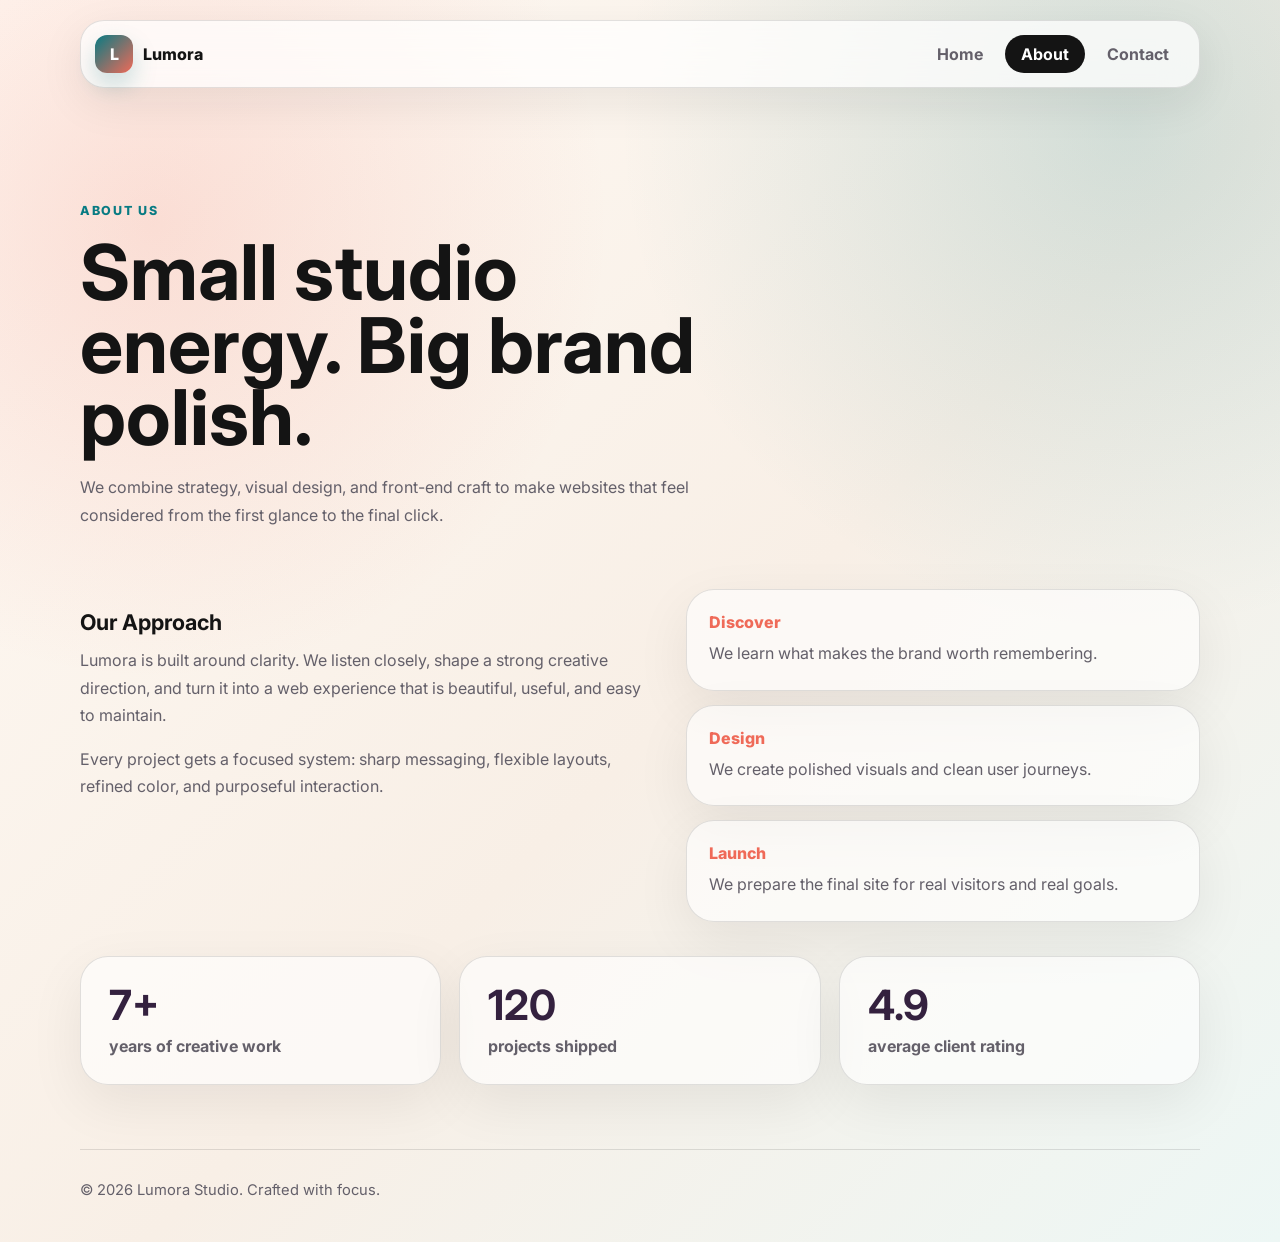
==== about.html @ bbaefce7 "my first commit" ====
<!DOCTYPE html>
<html lang="en">
<head>
  <meta charset="UTF-8">
  <meta name="viewport" content="width=device-width, initial-scale=1.0">
  <title>Lumora Studio | About</title>
  <link rel="preconnect" href="https://fonts.googleapis.com">
  <link rel="preconnect" href="https://fonts.gstatic.com" crossorigin>
  <link href="https://fonts.googleapis.com/css2?family=Inter:wght@400;500;600;700;800&display=swap" rel="stylesheet">
  <link rel="stylesheet" href="style.css">
</head>
<body>
  <header class="site-header">
    <a class="brand" href="index.html" aria-label="Lumora Studio home"><span class="brand-mark">L</span><span>Lumora</span></a>
    <nav class="nav-links" aria-label="Main navigation"><a href="index.html">Home</a><a class="active" href="about.html">About</a><a href="contact.html">Contact</a></nav>
  </header>
  <main>
    <section class="page-hero"><p class="eyebrow">About us</p><h1>Small studio energy. Big brand polish.</h1><p>We combine strategy, visual design, and front-end craft to make websites that feel considered from the first glance to the final click.</p></section>
    <section class="split-section">
      <div><h2>Our Approach</h2><p>Lumora is built around clarity. We listen closely, shape a strong creative direction, and turn it into a web experience that is beautiful, useful, and easy to maintain.</p><p>Every project gets a focused system: sharp messaging, flexible layouts, refined color, and purposeful interaction.</p></div>
      <div class="timeline"><div><span>Discover</span><p>We learn what makes the brand worth remembering.</p></div><div><span>Design</span><p>We create polished visuals and clean user journeys.</p></div><div><span>Launch</span><p>We prepare the final site for real visitors and real goals.</p></div></div>
    </section>
    <section class="stats-row"><div><strong>7+</strong><span>years of creative work</span></div><div><strong>120</strong><span>projects shipped</span></div><div><strong>4.9</strong><span>average client rating</span></div></section>
  </main>
  <footer><p>&copy; 2026 Lumora Studio. Crafted with focus.</p></footer>
</body>
</html>
---- style.css ----
:root{--ink:#141414;--muted:#64606a;--paper:#fffaf4;--coral:#ef6a58;--teal:#087b83;--plum:#34213f;--gold:#f0b84f;--white:#fff;--line:rgba(20,20,20,.12);--shadow:0 24px 70px rgba(36,24,12,.16)}*{box-sizing:border-box}html{scroll-behavior:smooth}body{margin:0;min-height:100vh;font-family:Inter,Arial,sans-serif;color:var(--ink);background:radial-gradient(circle at 12% 18%,rgba(239,106,88,.18),transparent 30%),radial-gradient(circle at 88% 10%,rgba(8,123,131,.16),transparent 32%),linear-gradient(135deg,var(--paper),#f8efe6 55%,#edf7f5)}a{color:inherit;text-decoration:none}.site-header{width:min(1120px,calc(100% - 32px));margin:20px auto 0;display:flex;align-items:center;justify-content:space-between;gap:18px;padding:14px;border:1px solid var(--line);border-radius:24px;background:rgba(255,255,255,.72);backdrop-filter:blur(18px);box-shadow:0 14px 45px rgba(20,20,20,.08);position:sticky;top:16px;z-index:5}.brand{display:inline-flex;align-items:center;gap:10px;font-weight:800;letter-spacing:0}.brand-mark{width:38px;height:38px;display:grid;place-items:center;color:var(--white);background:linear-gradient(135deg,var(--teal),var(--coral));border-radius:12px;box-shadow:0 12px 24px rgba(8,123,131,.22)}.nav-links{display:flex;align-items:center;gap:6px;flex-wrap:wrap;justify-content:flex-end}.nav-links a{min-height:38px;display:inline-flex;align-items:center;justify-content:center;padding:0 16px;border-radius:999px;color:var(--muted);font-weight:700;transition:180ms ease}.nav-links a:hover,.nav-links a.active{color:var(--white);background:var(--ink)}main{width:min(1120px,calc(100% - 32px));margin:0 auto}.hero{min-height:calc(100vh - 96px);display:grid;grid-template-columns:minmax(0,1.05fr) minmax(320px,.95fr);align-items:center;gap:42px;padding:56px 0 64px}.hero-copy,.page-hero,.contact-copy{max-width:680px}.eyebrow{margin:0 0 16px;color:var(--teal);font-size:.78rem;font-weight:800;letter-spacing:.14em;text-transform:uppercase}h1,h2,p{margin-top:0}h1{margin-bottom:20px;font-size:clamp(2.6rem,7vw,5.65rem);line-height:.94;letter-spacing:0}h2{margin-bottom:12px;font-size:1.35rem;letter-spacing:0}p{color:var(--muted);line-height:1.72}.hero-text{max-width:560px;font-size:1.08rem}.hero-actions{display:flex;gap:12px;flex-wrap:wrap;margin-top:30px}.button{min-height:48px;display:inline-flex;align-items:center;justify-content:center;border:0;border-radius:999px;padding:0 22px;font:inherit;font-weight:800;cursor:pointer}.button.primary{color:var(--white);background:var(--coral);box-shadow:0 16px 32px rgba(239,106,88,.25)}.button.secondary{color:var(--ink);border:1px solid var(--line);background:rgba(255,255,255,.66)}.showcase{min-height:520px;position:relative;border-radius:42px;background:linear-gradient(145deg,rgba(52,33,63,.95),rgba(8,123,131,.88)),url("https://images.unsplash.com/photo-1497366754035-f200968a6e72?auto=format&fit=crop&w=1200&q=80") center/cover;overflow:hidden;box-shadow:var(--shadow)}.showcase:after{content:"";position:absolute;inset:0;background:linear-gradient(180deg,transparent,rgba(20,20,20,.28))}.glass-panel,.metric-card,.spark-card{position:absolute;z-index:1;border:1px solid rgba(255,255,255,.24);background:rgba(255,255,255,.16);backdrop-filter:blur(16px);color:var(--white)}.main-panel{left:28px;right:28px;bottom:28px;padding:28px;border-radius:26px}.panel-kicker{display:block;margin-bottom:12px;color:var(--gold);font-size:.78rem;font-weight:800;text-transform:uppercase;letter-spacing:.12em}.main-panel h2,.main-panel p{color:var(--white)}.main-panel h2{font-size:2rem}.metric-card{top:28px;right:28px;width:172px;padding:20px;border-radius:22px}.metric-card strong{display:block;font-size:2.4rem;line-height:1}.metric-card span{display:block;margin-top:8px;color:rgba(255,255,255,.78);font-size:.9rem;line-height:1.4}.spark-card{left:28px;top:92px;width:126px;height:86px;display:flex;align-items:end;gap:8px;padding:16px;border-radius:22px}.spark-card span{flex:1;border-radius:999px;background:var(--gold)}.spark-card span:nth-child(1){height:42%}.spark-card span:nth-child(2){height:78%;background:var(--coral)}.spark-card span:nth-child(3){height:58%;background:#77d2ce}.feature-band,.stats-row{display:grid;grid-template-columns:repeat(3,1fr);gap:18px;margin:0 0 64px}.feature-band article,.stats-row div,.timeline div,.contact-form{border:1px solid var(--line);border-radius:28px;background:rgba(255,255,255,.62);box-shadow:0 18px 55px rgba(20,20,20,.07)}.feature-band article{padding:26px}.icon{width:44px;height:44px;display:grid;place-items:center;margin-bottom:24px;color:var(--white);background:var(--teal);border-radius:14px;font-weight:800}.page-hero{padding:112px 0 44px}.page-hero h1,.contact-copy h1{font-size:clamp(2.5rem,6vw,5rem)}.split-section{display:grid;grid-template-columns:1fr .9fr;gap:34px;align-items:start;margin-bottom:34px}.split-section>div:first-child{padding:20px 0}.timeline{display:grid;gap:14px}.timeline div{padding:22px}.timeline span{display:block;margin-bottom:8px;color:var(--coral);font-weight:800}.timeline p{margin-bottom:0}.stats-row div{padding:28px}.stats-row strong{display:block;color:var(--plum);font-size:2.6rem;line-height:1}.stats-row span{display:block;margin-top:10px;color:var(--muted);font-weight:700}.contact-layout{min-height:calc(100vh - 96px);display:grid;grid-template-columns:.9fr 1fr;gap:46px;align-items:center;padding:64px 0}.contact-details{display:grid;gap:12px;margin-top:28px}.contact-details a{width:fit-content;color:var(--teal);font-weight:800}.contact-form{display:grid;gap:18px;padding:28px}.contact-form label{display:grid;gap:8px;color:var(--ink);font-size:.95rem;font-weight:800}input,select,textarea{width:100%;border:1px solid var(--line);border-radius:16px;padding:14px 16px;color:var(--ink);background:rgba(255,255,255,.84);font:inherit;outline:none}textarea{resize:vertical}input:focus,select:focus,textarea:focus{border-color:var(--teal);box-shadow:0 0 0 4px rgba(8,123,131,.12)}footer{width:min(1120px,calc(100% - 32px));margin:0 auto;padding:28px 0 38px;border-top:1px solid var(--line)}footer p{margin:0;font-size:.92rem}@media (max-width:880px){.hero,.split-section,.contact-layout{grid-template-columns:1fr}.hero{padding-top:48px}.showcase{min-height:430px}.feature-band,.stats-row{grid-template-columns:1fr}}@media (max-width:620px){.site-header{align-items:stretch;flex-direction:column;border-radius:20px}.brand{justify-content:center}.nav-links{display:grid;grid-template-columns:repeat(3,1fr)}.nav-links a{padding:0 8px;font-size:.9rem}h1{font-size:clamp(2.35rem,14vw,3.8rem)}.hero-actions,.button{width:100%}.main-panel{left:18px;right:18px;bottom:18px;padding:22px}.metric-card{right:18px;width:150px}.spark-card{left:18px}}
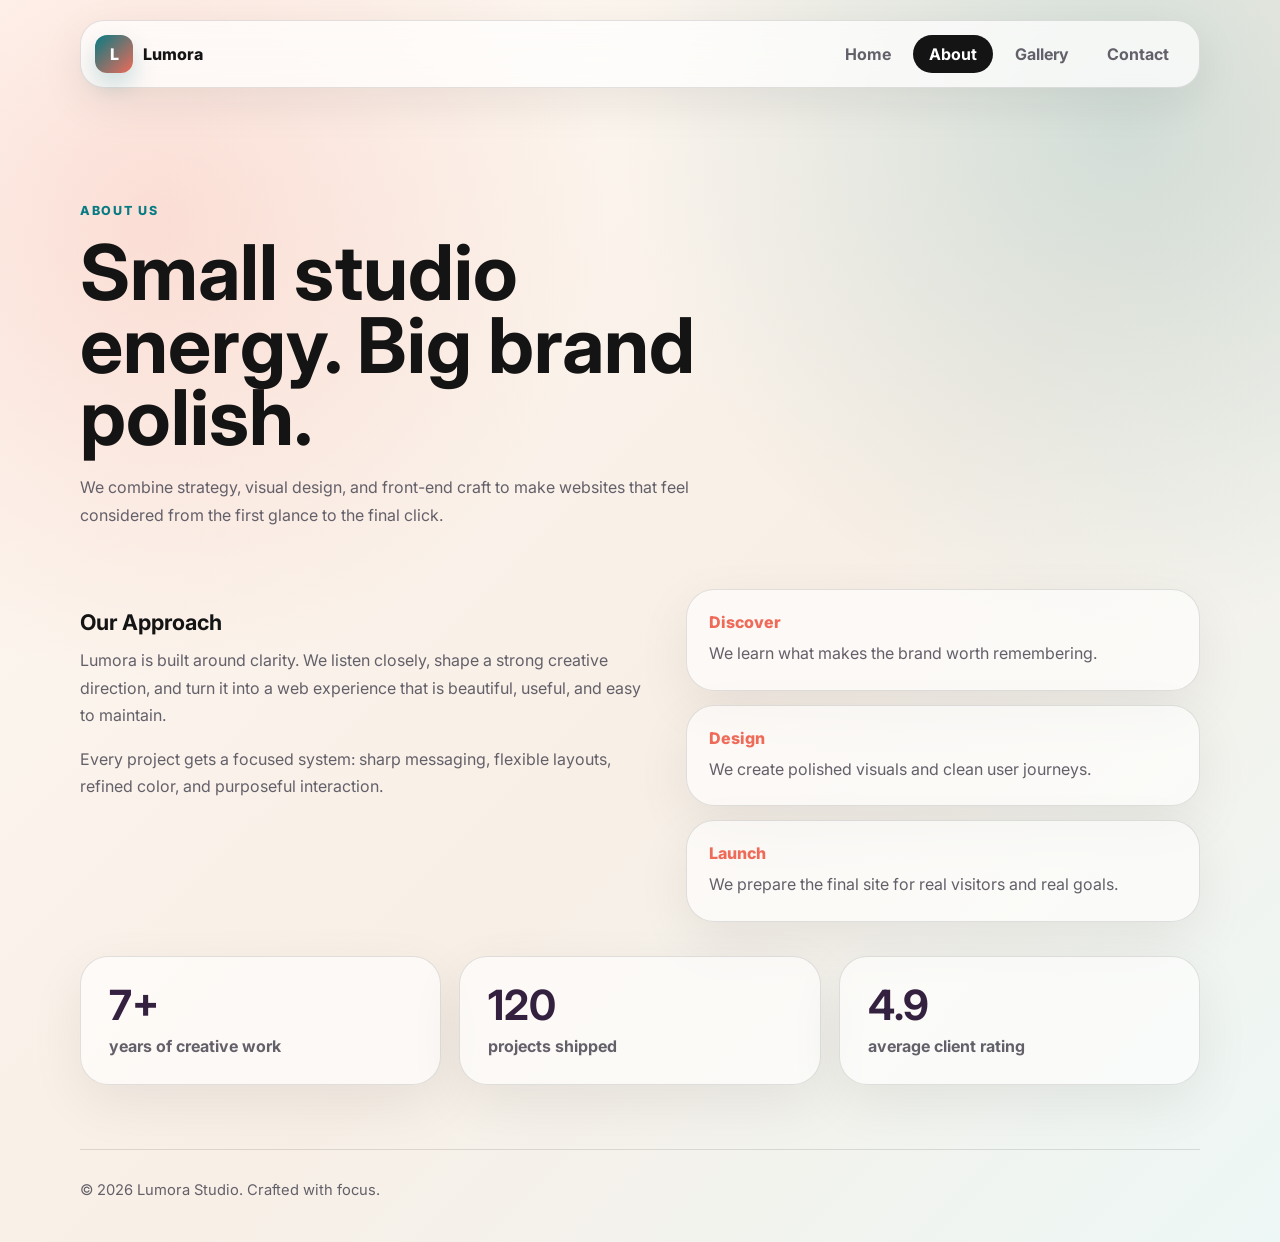
==== commit 081988a7: "gallery page created" ====
--- a/about.html
+++ b/about.html
@@ -12,7 +12,7 @@
 <body>
   <header class="site-header">
     <a class="brand" href="index.html" aria-label="Lumora Studio home"><span class="brand-mark">L</span><span>Lumora</span></a>
-    <nav class="nav-links" aria-label="Main navigation"><a href="index.html">Home</a><a class="active" href="about.html">About</a><a href="contact.html">Contact</a></nav>
+    <nav class="nav-links" aria-label="Main navigation"><a href="index.html">Home</a><a class="active" href="about.html">About</a><a href="gallery.html">Gallery</a><a href="contact.html">Contact</a></nav>
   </header>
   <main>
     <section class="page-hero"><p class="eyebrow">About us</p><h1>Small studio energy. Big brand polish.</h1><p>We combine strategy, visual design, and front-end craft to make websites that feel considered from the first glance to the final click.</p></section>
--- a/style.css
+++ b/style.css
@@ -1 +1,3 @@
 :root{--ink:#141414;--muted:#64606a;--paper:#fffaf4;--coral:#ef6a58;--teal:#087b83;--plum:#34213f;--gold:#f0b84f;--white:#fff;--line:rgba(20,20,20,.12);--shadow:0 24px 70px rgba(36,24,12,.16)}*{box-sizing:border-box}html{scroll-behavior:smooth}body{margin:0;min-height:100vh;font-family:Inter,Arial,sans-serif;color:var(--ink);background:radial-gradient(circle at 12% 18%,rgba(239,106,88,.18),transparent 30%),radial-gradient(circle at 88% 10%,rgba(8,123,131,.16),transparent 32%),linear-gradient(135deg,var(--paper),#f8efe6 55%,#edf7f5)}a{color:inherit;text-decoration:none}.site-header{width:min(1120px,calc(100% - 32px));margin:20px auto 0;display:flex;align-items:center;justify-content:space-between;gap:18px;padding:14px;border:1px solid var(--line);border-radius:24px;background:rgba(255,255,255,.72);backdrop-filter:blur(18px);box-shadow:0 14px 45px rgba(20,20,20,.08);position:sticky;top:16px;z-index:5}.brand{display:inline-flex;align-items:center;gap:10px;font-weight:800;letter-spacing:0}.brand-mark{width:38px;height:38px;display:grid;place-items:center;color:var(--white);background:linear-gradient(135deg,var(--teal),var(--coral));border-radius:12px;box-shadow:0 12px 24px rgba(8,123,131,.22)}.nav-links{display:flex;align-items:center;gap:6px;flex-wrap:wrap;justify-content:flex-end}.nav-links a{min-height:38px;display:inline-flex;align-items:center;justify-content:center;padding:0 16px;border-radius:999px;color:var(--muted);font-weight:700;transition:180ms ease}.nav-links a:hover,.nav-links a.active{color:var(--white);background:var(--ink)}main{width:min(1120px,calc(100% - 32px));margin:0 auto}.hero{min-height:calc(100vh - 96px);display:grid;grid-template-columns:minmax(0,1.05fr) minmax(320px,.95fr);align-items:center;gap:42px;padding:56px 0 64px}.hero-copy,.page-hero,.contact-copy{max-width:680px}.eyebrow{margin:0 0 16px;color:var(--teal);font-size:.78rem;font-weight:800;letter-spacing:.14em;text-transform:uppercase}h1,h2,p{margin-top:0}h1{margin-bottom:20px;font-size:clamp(2.6rem,7vw,5.65rem);line-height:.94;letter-spacing:0}h2{margin-bottom:12px;font-size:1.35rem;letter-spacing:0}p{color:var(--muted);line-height:1.72}.hero-text{max-width:560px;font-size:1.08rem}.hero-actions{display:flex;gap:12px;flex-wrap:wrap;margin-top:30px}.button{min-height:48px;display:inline-flex;align-items:center;justify-content:center;border:0;border-radius:999px;padding:0 22px;font:inherit;font-weight:800;cursor:pointer}.button.primary{color:var(--white);background:var(--coral);box-shadow:0 16px 32px rgba(239,106,88,.25)}.button.secondary{color:var(--ink);border:1px solid var(--line);background:rgba(255,255,255,.66)}.showcase{min-height:520px;position:relative;border-radius:42px;background:linear-gradient(145deg,rgba(52,33,63,.95),rgba(8,123,131,.88)),url("https://images.unsplash.com/photo-1497366754035-f200968a6e72?auto=format&fit=crop&w=1200&q=80") center/cover;overflow:hidden;box-shadow:var(--shadow)}.showcase:after{content:"";position:absolute;inset:0;background:linear-gradient(180deg,transparent,rgba(20,20,20,.28))}.glass-panel,.metric-card,.spark-card{position:absolute;z-index:1;border:1px solid rgba(255,255,255,.24);background:rgba(255,255,255,.16);backdrop-filter:blur(16px);color:var(--white)}.main-panel{left:28px;right:28px;bottom:28px;padding:28px;border-radius:26px}.panel-kicker{display:block;margin-bottom:12px;color:var(--gold);font-size:.78rem;font-weight:800;text-transform:uppercase;letter-spacing:.12em}.main-panel h2,.main-panel p{color:var(--white)}.main-panel h2{font-size:2rem}.metric-card{top:28px;right:28px;width:172px;padding:20px;border-radius:22px}.metric-card strong{display:block;font-size:2.4rem;line-height:1}.metric-card span{display:block;margin-top:8px;color:rgba(255,255,255,.78);font-size:.9rem;line-height:1.4}.spark-card{left:28px;top:92px;width:126px;height:86px;display:flex;align-items:end;gap:8px;padding:16px;border-radius:22px}.spark-card span{flex:1;border-radius:999px;background:var(--gold)}.spark-card span:nth-child(1){height:42%}.spark-card span:nth-child(2){height:78%;background:var(--coral)}.spark-card span:nth-child(3){height:58%;background:#77d2ce}.feature-band,.stats-row{display:grid;grid-template-columns:repeat(3,1fr);gap:18px;margin:0 0 64px}.feature-band article,.stats-row div,.timeline div,.contact-form{border:1px solid var(--line);border-radius:28px;background:rgba(255,255,255,.62);box-shadow:0 18px 55px rgba(20,20,20,.07)}.feature-band article{padding:26px}.icon{width:44px;height:44px;display:grid;place-items:center;margin-bottom:24px;color:var(--white);background:var(--teal);border-radius:14px;font-weight:800}.page-hero{padding:112px 0 44px}.page-hero h1,.contact-copy h1{font-size:clamp(2.5rem,6vw,5rem)}.split-section{display:grid;grid-template-columns:1fr .9fr;gap:34px;align-items:start;margin-bottom:34px}.split-section>div:first-child{padding:20px 0}.timeline{display:grid;gap:14px}.timeline div{padding:22px}.timeline span{display:block;margin-bottom:8px;color:var(--coral);font-weight:800}.timeline p{margin-bottom:0}.stats-row div{padding:28px}.stats-row strong{display:block;color:var(--plum);font-size:2.6rem;line-height:1}.stats-row span{display:block;margin-top:10px;color:var(--muted);font-weight:700}.contact-layout{min-height:calc(100vh - 96px);display:grid;grid-template-columns:.9fr 1fr;gap:46px;align-items:center;padding:64px 0}.contact-details{display:grid;gap:12px;margin-top:28px}.contact-details a{width:fit-content;color:var(--teal);font-weight:800}.contact-form{display:grid;gap:18px;padding:28px}.contact-form label{display:grid;gap:8px;color:var(--ink);font-size:.95rem;font-weight:800}input,select,textarea{width:100%;border:1px solid var(--line);border-radius:16px;padding:14px 16px;color:var(--ink);background:rgba(255,255,255,.84);font:inherit;outline:none}textarea{resize:vertical}input:focus,select:focus,textarea:focus{border-color:var(--teal);box-shadow:0 0 0 4px rgba(8,123,131,.12)}footer{width:min(1120px,calc(100% - 32px));margin:0 auto;padding:28px 0 38px;border-top:1px solid var(--line)}footer p{margin:0;font-size:.92rem}@media (max-width:880px){.hero,.split-section,.contact-layout{grid-template-columns:1fr}.hero{padding-top:48px}.showcase{min-height:430px}.feature-band,.stats-row{grid-template-columns:1fr}}@media (max-width:620px){.site-header{align-items:stretch;flex-direction:column;border-radius:20px}.brand{justify-content:center}.nav-links{display:grid;grid-template-columns:repeat(3,1fr)}.nav-links a{padding:0 8px;font-size:.9rem}h1{font-size:clamp(2.35rem,14vw,3.8rem)}.hero-actions,.button{width:100%}.main-panel{left:18px;right:18px;bottom:18px;padding:22px}.metric-card{right:18px;width:150px}.spark-card{left:18px}}
+
+.gallery-hero{padding-bottom:34px}.gallery-grid{display:grid;grid-template-columns:repeat(3,1fr);grid-auto-rows:260px;gap:18px;margin:0 0 64px}.gallery-item{position:relative;overflow:hidden;border-radius:30px;box-shadow:var(--shadow);background:var(--plum);isolation:isolate}.gallery-item.tall{grid-row:span 2}.gallery-item.wide{grid-column:span 2}.gallery-item img{width:100%;height:100%;object-fit:cover;display:block;filter:saturate(1.05);transition:transform 420ms ease}.gallery-item:after{content:"";position:absolute;inset:0;background:linear-gradient(180deg,rgba(20,20,20,.04),rgba(20,20,20,.72));z-index:1}.gallery-item div{position:absolute;left:22px;right:22px;bottom:22px;z-index:2;color:var(--white)}.gallery-item span{display:block;margin-bottom:8px;color:var(--gold);font-size:.76rem;font-weight:800;letter-spacing:.12em;text-transform:uppercase}.gallery-item h2{margin:0;color:var(--white);font-size:1.45rem}.gallery-item:hover img{transform:scale(1.06)}@media (max-width:880px){.gallery-grid{grid-template-columns:1fr 1fr;grid-auto-rows:240px}.gallery-item.wide{grid-column:span 2}}@media (max-width:620px){.gallery-grid{grid-template-columns:1fr;grid-auto-rows:260px}.gallery-item.wide,.gallery-item.tall{grid-column:auto;grid-row:auto}}
